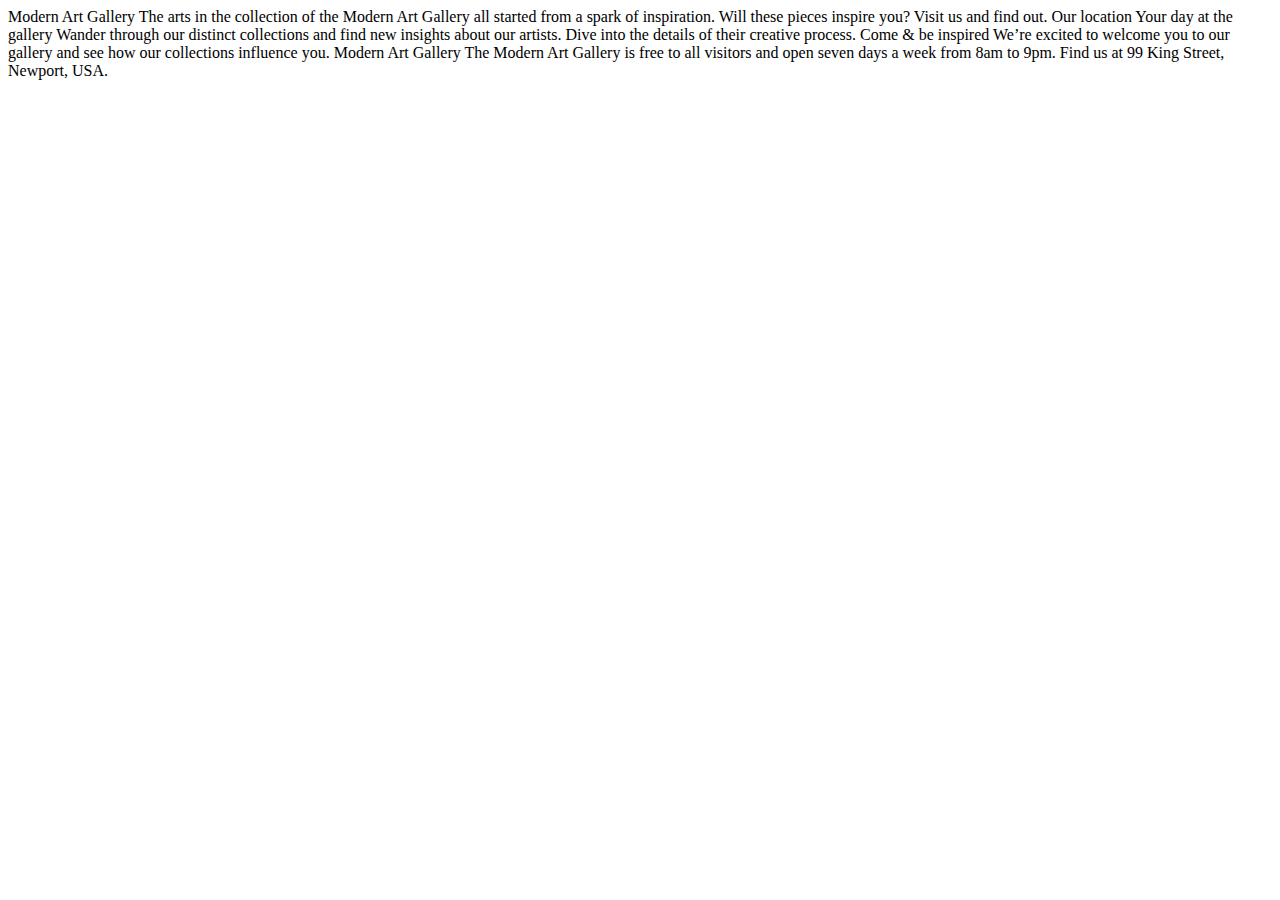
==== art-gallery-website/starter-code/index.html @ 34eb9c68 "Add files via upload" ====
<!DOCTYPE html>
<html lang="en">
<head>
  <meta charset="UTF-8">
  <meta name="viewport" content="width=device-width, initial-scale=1.0">

  <link rel="icon" type="image/png" sizes="32x32" href="./assets/favicon-32x32.png">
  
  <title>Frontend Mentor | Art gallery website</title>
</head>
<body>

  Modern Art Gallery

  The arts in the collection of the Modern Art Gallery all started 
  from a spark of inspiration. Will these pieces inspire you? Visit 
  us and find out.

  Our location

  Your day at the gallery

  Wander through our distinct collections and find new insights about 
  our artists. Dive into the details of their creative process.

  Come &amp; be inspired

  We’re excited to welcome you to our gallery and see how our collections 
  influence you.

  Modern Art Gallery

  The Modern Art Gallery is free to all visitors and open seven days a week 
  from 8am to 9pm. Find us at 99 King Street, Newport, USA.
</body>
</html>
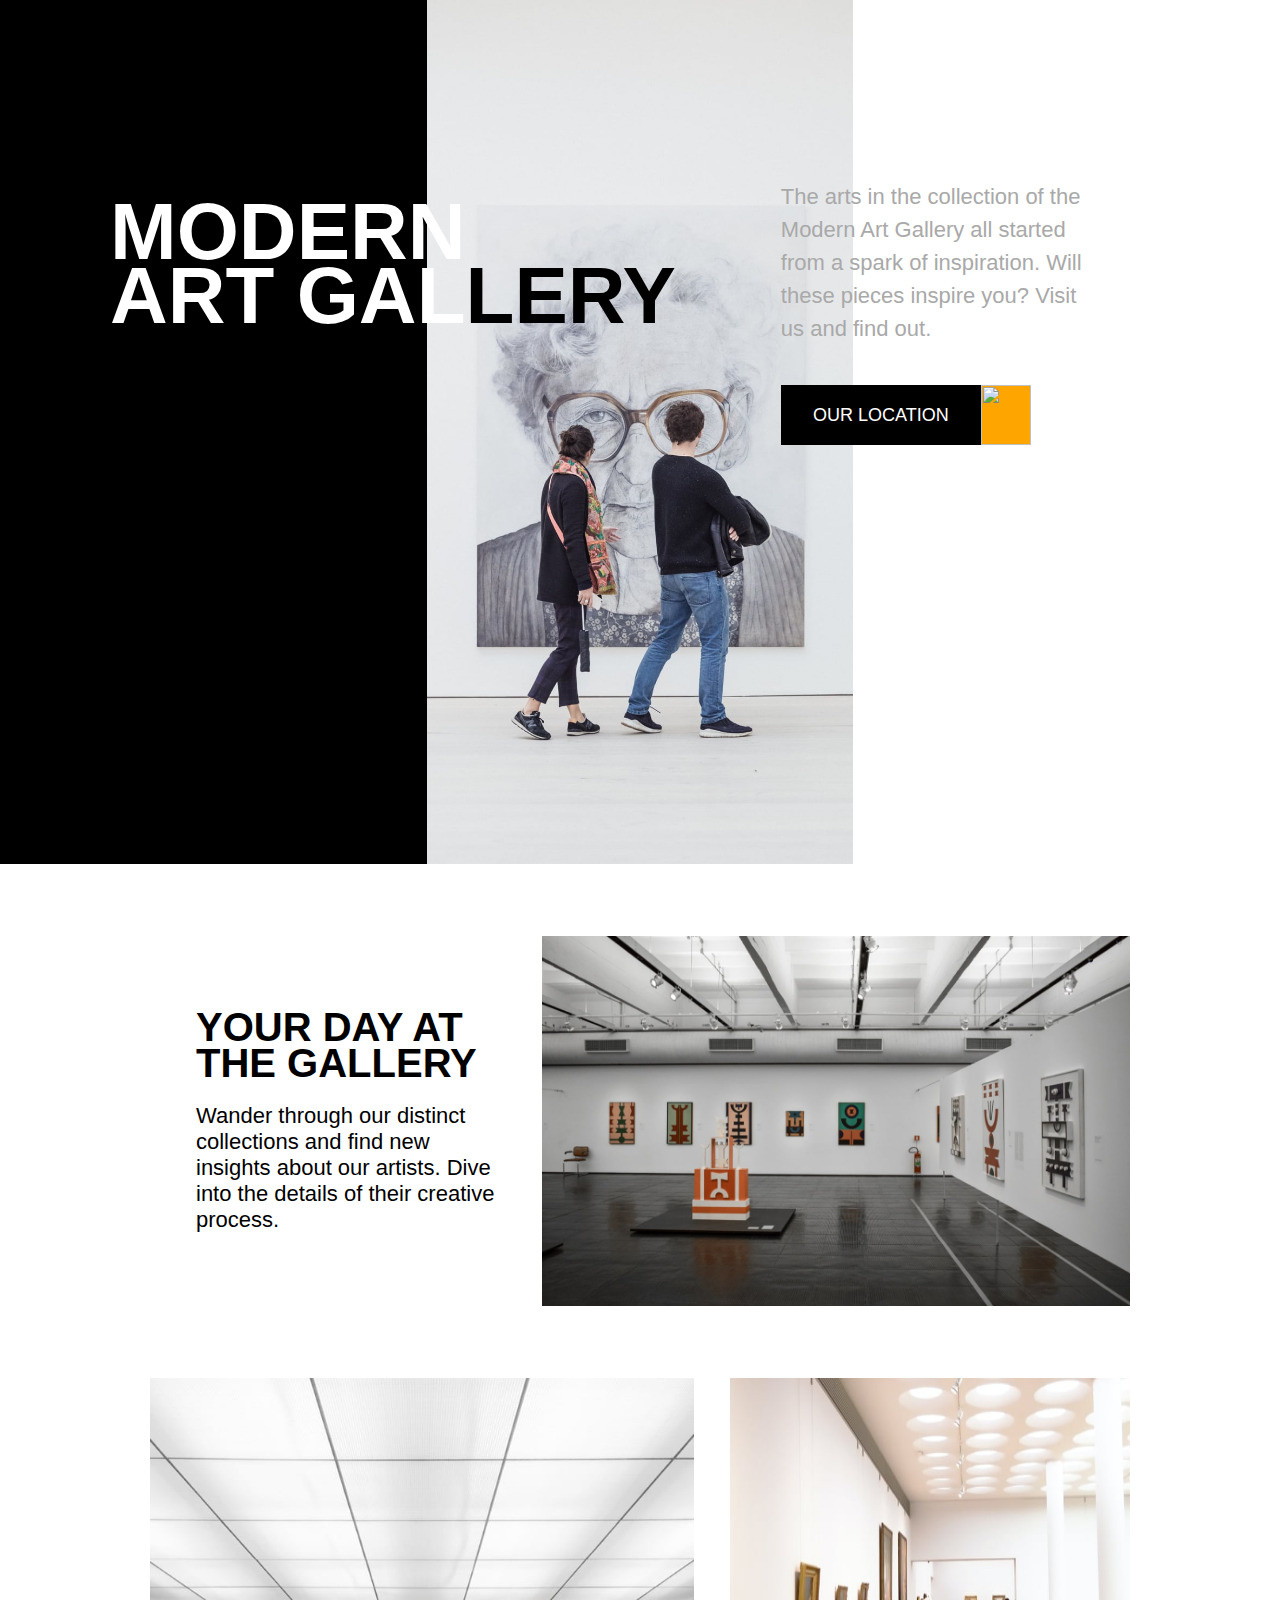
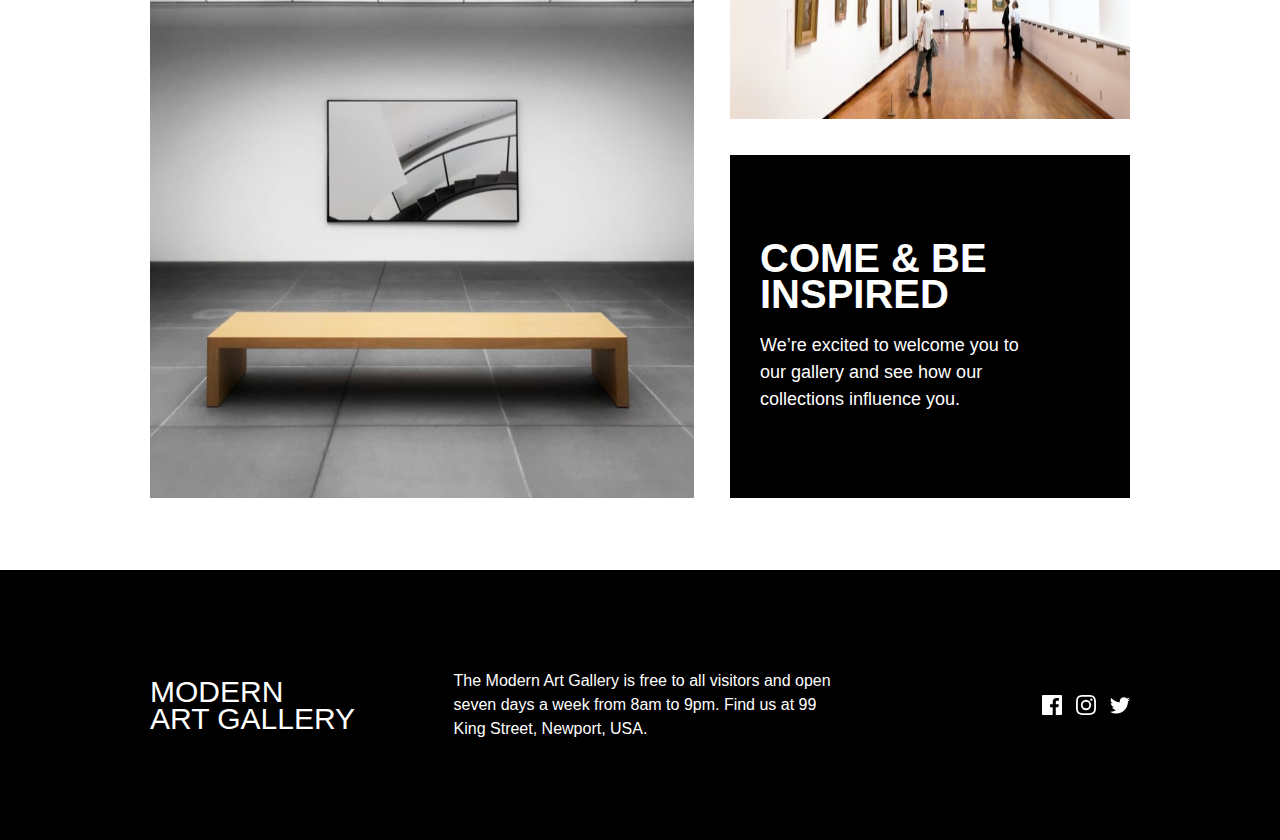
==== commit 98dcfb8f: "almost done, h1 need fix" ====
--- a/art-gallery-website/starter-code/index.html
+++ b/art-gallery-website/starter-code/index.html
@@ -1,36 +1,91 @@
 <!DOCTYPE html>
 <html lang="en">
+
 <head>
   <meta charset="UTF-8">
   <meta name="viewport" content="width=device-width, initial-scale=1.0">
 
-  <link rel="icon" type="image/png" sizes="32x32" href="./assets/favicon-32x32.png">
-  
-  <title>Frontend Mentor | Art gallery website</title>
+  <link media="only screen and (min-width: 1200px)" rel="stylesheet" type="text/css" href="./style.css">
+  <link media="(max-width: 699px)" rel="stylesheet" type="text/css" href="./mobile.css" />
+  <link media="(min-width:700px) and (max-width:1200px)" rel="stylesheet" type="text/css" href="./tablet.css">
+  <title>Art gallery website</title>
 </head>
+
 <body>
 
-  Modern Art Gallery
 
-  The arts in the collection of the Modern Art Gallery all started 
-  from a spark of inspiration. Will these pieces inspire you? Visit 
-  us and find out.
 
-  Our location
+  <section class="h1Section">
+    <h1>MODERN <br> ART GALLERY</h1>
+    <div class="blackDiv"></div>
+    <img class="h1Image" src="./assets/desktop/image-hero@2x.jpg" alt="">
+    <div class="whiteDiv"></div>
+    <div class="h1ParagraphButton">
+      <p> The arts in the collection of the Modern Art Gallery all started
+        from a spark of inspiration. Will these pieces inspire you? Visit
+        us and find out.</p>
+      <div class="buttonDiv">
+        <button>OUR LOCATION </button>
+        <img src="https://cdn.iconscout.com/icon/premium/png-256-thumb/arrow-right-663891.png?f=webp" alt="">
+        <svg width="10" height="24" xmlns="http://www.w3.org/2000/svg">
+          <path stroke="#FFF" fill="#FFF" d="m1 0 8 12-8 12" />
+        </svg>
 
-  Your day at the gallery
+      </div>
+    </div>
+  </section>
 
-  Wander through our distinct collections and find new insights about 
-  our artists. Dive into the details of their creative process.
+  <section class="secondSection">
 
-  Come &amp; be inspired
+    <div class="firstDivInSecondSection">
+      <div class="firstDivInSecondSection_text">
+        <h2>YOUR DAY AT <br> THE GALLERY</h2>
+        <p> Wander through our distinct collections and find new insights about
+          our artists. Dive into the details of their creative process.</p>
+      </div>
+      <img src="./assets/desktop/image-grid-1@2x.jpg" alt="">
+    </div>
 
-  We’re excited to welcome you to our gallery and see how our collections 
-  influence you.
+    <div class="secondDivinSecondSection">
+      <img class="grid2Image" src="./assets/mobile/image-grid-2@2x.jpg" alt="">
+      <div class="rigthDiv">
+        <img class="grid3Image" src="./assets/mobile/image-grid-3@2x.jpg" alt="">
+        <div class="rigthDiv_text">
+          <h3>COME &amp; BE <br> INSPIRED</h3>
+          <p> We’re excited to welcome you to <br> our gallery and see how our <br> collections
+            influence you.</p>
+        </div>
+      </div>
+    </div>
 
-  Modern Art Gallery
+  </section>
 
-  The Modern Art Gallery is free to all visitors and open seven days a week 
-  from 8am to 9pm. Find us at 99 King Street, Newport, USA.
+
+
+  <footer>
+    <p class="footerLargeText">MODERN <br> ART GALLERY</p>
+    <p class="footerText"> The Modern Art Gallery is free to all visitors and open <br> seven days a week
+      from 8am to 9pm. Find us at 99 <br> King Street, Newport, USA.</p>
+    <div class="socialIcons">
+      <svg width="20" height="20" xmlns="http://www.w3.org/2000/svg">
+        <path
+          d="M18.896 0H1.104C.494 0 0 .494 0 1.104v17.793C0 19.506.494 20 1.104 20h9.58v-7.745H8.076V9.237h2.606V7.01c0-2.583 1.578-3.99 3.883-3.99 1.104 0 2.052.082 2.329.119v2.7h-1.598c-1.254 0-1.496.597-1.496 1.47v1.928h2.989l-.39 3.018h-2.6V20h5.098c.608 0 1.102-.494 1.102-1.104V1.104C20 .494 19.506 0 18.896 0Z"
+          fill="#FFF" />
+      </svg>
+      <svg width="20" height="20" xmlns="http://www.w3.org/2000/svg">
+        <path
+          d="M10 1.802c2.67 0 2.987.01 4.042.059 2.71.123 3.975 1.409 4.099 4.099.048 1.054.057 1.37.057 4.04 0 2.672-.01 2.988-.057 4.042-.124 2.687-1.387 3.975-4.1 4.099-1.054.048-1.37.058-4.041.058-2.67 0-2.987-.01-4.04-.058-2.718-.124-3.977-1.416-4.1-4.1-.048-1.054-.058-1.37-.058-4.041 0-2.67.01-2.986.058-4.04.124-2.69 1.387-3.977 4.1-4.1 1.054-.048 1.37-.058 4.04-.058ZM10 0C7.284 0 6.944.012 5.877.06 2.246.227.227 2.242.061 5.877.01 6.944 0 7.284 0 10s.012 3.057.06 4.123c.167 3.632 2.182 5.65 5.817 5.817 1.067.048 1.407.06 4.123.06s3.057-.012 4.123-.06c3.629-.167 5.652-2.182 5.816-5.817.05-1.066.061-1.407.061-4.123s-.012-3.056-.06-4.122C19.777 2.249 17.76.228 14.124.06 13.057.01 12.716 0 10 0Zm0 4.865a5.135 5.135 0 1 0 0 10.27 5.135 5.135 0 0 0 0-10.27Zm0 8.468a3.333 3.333 0 1 1 0-6.666 3.333 3.333 0 0 1 0 6.666Zm5.338-9.87a1.2 1.2 0 1 0 0 2.4 1.2 1.2 0 0 0 0-2.4Z"
+          fill="#FFF" />
+      </svg>
+      <svg width="20" height="17" xmlns="http://www.w3.org/2000/svg">
+        <path
+          d="M20 2.172a8.192 8.192 0 0 1-2.357.646 4.11 4.11 0 0 0 1.805-2.27 8.22 8.22 0 0 1-2.606.996A4.096 4.096 0 0 0 13.847.248c-2.65 0-4.596 2.472-3.998 5.037A11.648 11.648 0 0 1 1.392 1a4.109 4.109 0 0 0 1.27 5.478 4.086 4.086 0 0 1-1.858-.513c-.045 1.9 1.318 3.679 3.291 4.075a4.113 4.113 0 0 1-1.853.07 4.106 4.106 0 0 0 3.833 2.849A8.25 8.25 0 0 1 0 14.658a11.616 11.616 0 0 0 6.29 1.843c7.618 0 11.923-6.434 11.663-12.205A8.354 8.354 0 0 0 20 2.172Z"
+          fill="#FFF" />
+      </svg>
+    </div>
+
+  </footer>
+
 </body>
+
 </html>--- a/art-gallery-website/starter-code/style.css
+++ b/art-gallery-website/starter-code/style.css
@@ -0,0 +1,257 @@
+* {
+    margin: 0;
+    padding: 0;
+    box-sizing: border-box;
+}
+
+
+@media only screen and (min-width: 1200px) {
+    body {
+        min-height: 100vh;
+        width: 100%;
+        display: flex;
+        align-items: center;
+        justify-content: center;
+        flex-direction: column;
+        font-family: Helvetica, sans-serif;
+
+    }
+
+    .h1Section {
+        display: flex;
+        align-items: center;
+        justify-content: center;
+        width: 100%;
+        height: 96vh;
+        margin-bottom: 4vh;
+        position: relative;
+    }
+
+    h1 {
+        font-size: 5rem;
+        position: absolute;
+        left: 110px;
+        top: 200px;
+        color: white;
+        line-height: 4rem;
+        background-image: linear-gradient(90deg,
+                white 0, white 4.5em,
+                black 4.5em, black 5em);
+        color: transparent;
+        -webkit-background-clip: text;
+        background-clip: text;
+        z-index: 100;
+
+    }
+
+    /* h1>span {
+        color: black;
+    } */
+
+
+    .blackDiv {
+        position: absolute;
+        top: 0;
+        left: 0;
+        background-color: black;
+        width: 33.33%;
+        height: 96vh;
+    }
+
+    .h1Image {
+        position: absolute;
+        top: 0;
+        left: 33.33%;
+        width: 33.33%;
+        height: 96vh;
+        object-fit: cover
+    }
+
+    .whiteDiv {
+        background-color: white;
+        width: 33.33%;
+        height: 96vh;
+
+    }
+
+    .h1ParagraphButton {
+        display: flex;
+        align-items: flex-start;
+        justify-content: flex-start;
+        flex-direction: column;
+
+        position: absolute;
+        width: 20rem;
+        height: 40rem;
+        top: 20vh;
+        right: 14%;
+    }
+
+    .h1ParagraphButton>p {
+        font-size: 22px;
+        line-height: 150%;
+        color: darkgrey;
+    }
+
+    .buttonDiv {
+        display: flex;
+        align-items: center;
+        justify-content: center;
+        height: 60px;
+        margin-top: 40px;
+
+
+    }
+
+    .buttonDiv>button {
+        background-color: black;
+        color: white;
+        font-size: 18px;
+        border: none;
+        height: 60px;
+        width: 200px;
+    }
+
+
+    .buttonDiv:hover,
+    .buttonDiv>button:hover {
+        cursor: pointer;
+    }
+
+    .buttonDiv>img {
+        height: 60px;
+        width: 50px;
+        background-color: orange;
+        color: white;
+
+    }
+
+    .secondSection {
+        display: flex;
+        align-items: center;
+        justify-content: center;
+        flex-direction: column;
+        padding: 0 150px;
+        margin-top: 4vh;
+    }
+
+    .firstDivInSecondSection {
+        display: flex;
+        align-items: center;
+        justify-content: space-between;
+        flex-direction: row;
+    }
+
+    .firstDivInSecondSection>img {
+        width: 60%;
+    }
+
+    .firstDivInSecondSection_text {
+        padding: 46px;
+    }
+
+    .firstDivInSecondSection_text>h2 {
+        font-size: 2.5rem;
+        text-align: start;
+        margin-bottom: 22px;
+        line-height: 90%;
+
+    }
+
+    .firstDivInSecondSection_text>p {
+        font-size: 22px;
+        margin-top: 22px;
+
+
+    }
+
+    .secondDivinSecondSection {
+        height: 80vh;
+        width: 100%;
+        margin-top: 8vh;
+        display: flex;
+        align-items: center;
+        justify-content: space-between;
+        gap: 4vh;
+    }
+
+    .grid2Image {
+        height: 80vh;
+        width: 60%;
+    }
+
+    .rigthDiv {
+        height: 80vh;
+        display: flex;
+        align-items: center;
+        justify-content: center;
+        flex-direction: column;
+        gap: 4vh;
+    }
+
+    .grid3Image {
+        height: 40vh;
+        width: 400px;
+    }
+
+    .rigthDiv_text {
+        height: 40vh;
+        width: 400px;
+        display: flex;
+        align-items: flex-start;
+        justify-content: center;
+        flex-direction: column;
+        padding: 30px;
+        background-color: black;
+
+    }
+
+    .rigthDiv_text>h3 {
+        font-size: 2.5rem;
+        color: white;
+        line-height: 90%;
+
+    }
+
+    .rigthDiv_text>p {
+        font-size: 18px;
+        color: white;
+        margin-top: 20px;
+        line-height: 150%;
+    }
+
+    footer {
+        height: 30vh;
+        width: 100%;
+        background-color: black;
+        margin-top: 8vh;
+        padding: 0 150px;
+        color: white;
+        display: grid;
+        grid-template-columns: auto auto auto auto;
+        display: flex;
+        align-items: center;
+        justify-content: space-between;
+
+    }
+
+    footer>.footerLargeText {
+        font-size: 30px;
+        line-height: 90%;
+    }
+
+    .footerText {
+        width: 50%;
+        line-height: 150%;
+
+    }
+
+    .socialIcons {
+        display: flex;
+        align-items: center;
+        justify-content: center;
+        gap: 14px;
+    }
+
+
+}--- a/art-gallery-website/starter-code/mobile.css
+++ b/art-gallery-website/starter-code/mobile.css
@@ -0,0 +1,221 @@
+@media(max-width: 699px) {
+    * {
+        padding: 0;
+        margin: 0;
+        box-sizing: border-box;
+    }
+
+    body,
+    html {
+        min-height: 100vh;
+        max-width: 100%;
+        box-sizing: border-box;
+        display: flex;
+        align-items: center;
+        justify-content: center;
+        flex-direction: column;
+
+
+    }
+
+    .h1Section {
+        max-width: 100%;
+        display: flex;
+        align-items: center;
+        justify-content: center;
+        flex-direction: column;
+        gap: 4vh;
+    }
+
+    .h1Section>.blackDiv,
+    .whiteDiv {
+        display: none;
+    }
+
+
+
+    .h1Section>img {
+        order: 1;
+        height: 50vh;
+        width: 100%;
+        object-fit: cover;
+        /* display: none; */
+
+    }
+
+    .h1Section>h1 {
+        order: 2;
+        font-size: 300%;
+        line-height: 90%;
+    }
+
+    .h1ParagraphButton {
+        order: 3;
+        padding: 0 20px;
+        display: flex;
+        align-items: flex-start;
+        justify-content: center;
+        flex-direction: column;
+        gap: 4vh;
+
+
+    }
+
+    .h1ParagraphButton>p {
+        line-height: 140%;
+    }
+
+    .h1ParagraphButton>button {
+        width: 50%;
+    }
+
+    .buttonDiv {
+        display: flex;
+        align-items: center;
+        justify-content: center;
+        width: 60vw;
+        height: 6 vh;
+    }
+
+    .buttonDiv>button {
+        width: 50vw;
+        height: 6vh;
+        background-color: black;
+        color: white;
+        border: none;
+    }
+
+    .buttonDiv>img {
+        width: 10vw;
+        height: 6vh;
+        background-color: orange;
+    }
+
+    .secondSection {
+        min-height: 100vh;
+        width: 100%;
+        display: flex;
+        align-items: center;
+        justify-content: center;
+        flex-direction: column;
+        padding: 0 20px;
+    }
+
+    .firstDivInSecondSection {
+        display: flex;
+        align-items: center;
+        justify-content: center;
+        flex-direction: column;
+        margin-top: 4vh;
+        gap: 4vh;
+
+    }
+
+    .firstDivInSecondSection>img {
+        order: 0;
+        width: 100%;
+    }
+
+    .firstDivInSecondSection_text {
+        order: 2;
+        display: flex;
+        align-items: center;
+        justify-content: center;
+        flex-direction: column;
+        gap: 4vh;
+    }
+
+    .firstDivInSecondSection_text>p {
+        line-height: 140%;
+
+    }
+
+    .firstDivInSecondSection_text>h2 {
+        font-size: 300%;
+        line-height: 90%;
+    }
+
+    .secondDivinSecondSection {
+        min-height: 100vh;
+        /* width: 100%; */
+        display: flex;
+        align-items: center;
+        justify-content: center;
+        flex-direction: column;
+        gap: 4vh;
+        margin-top: 4vh;
+
+
+    }
+
+    .grid2Image,
+    .grid3Image {
+        width: 100%;
+    }
+
+    .grid2Image {
+        order: 1;
+    }
+
+    .grid3Image {
+        height: 50vh;
+        object-fit: cover;
+    }
+
+    .rigthDiv {
+        order: 2;
+        /* width: (100% - 40px); */
+        width: 100%;
+        display: flex;
+        align-items: center;
+        justify-content: center;
+        flex-direction: column;
+        gap: 4vh;
+    }
+
+
+    .rigthDiv_text {
+        background-color: black;
+        color: white;
+        width: 100%;
+        height: 50vh;
+        padding-left: 20px;
+        display: flex;
+        align-items: flex-start;
+        justify-content: center;
+        flex-direction: column;
+        gap: 4vh;
+
+
+    }
+
+    .rigthDiv_text>h3 {
+        font-size: 300%;
+        line-height: 90%;
+    }
+
+    .rigthDiv_text>p {
+        line-height: 140%;
+        overflow: scroll;
+        text-overflow: ellipsis;
+
+    }
+
+    footer {
+        height: 40vh;
+        width: 100%;
+        margin-top: 4vh;
+
+        padding-left: 40px;
+        display: flex;
+        align-items: flex-start;
+        justify-content: center;
+        flex-direction: column;
+        gap: 4vh;
+        background-color: black;
+
+        color: white;
+    }
+
+
+}--- a/art-gallery-website/starter-code/tablet.css
+++ b/art-gallery-website/starter-code/tablet.css
@@ -0,0 +1,243 @@
+@media(min-width:700px) and (max-width:1200px) {
+    * {
+        padding: 0;
+        margin: 0;
+        box-sizing: border-box;
+
+    }
+
+    html {
+        min-height: 100vh;
+        width: 100%;
+        display: flex;
+        align-items: center;
+        justify-content: center;
+        flex-direction: column;
+
+    }
+
+    body {
+        min-height: 100vh;
+        width: 100%;
+        display: flex;
+        align-items: center;
+        justify-content: center;
+        flex-direction: column;
+        font-family: Helvetica, sans-serif;
+
+    }
+
+    .h1Section {
+        display: flex;
+        align-items: center;
+        justify-content: space-between;
+        width: 100%;
+        height: 96vh;
+        margin-bottom: 4vh;
+    }
+
+    h1 {
+        font-size: 3rem;
+        position: absolute;
+        left: 50%;
+        top: 10vh;
+        color: black;
+        line-height: 80%;
+    }
+
+
+
+
+    .blackDiv,
+    .whiteDiv {
+        display: none;
+
+    }
+
+    .h1Image {
+        width: 60%;
+        height: 96vh;
+        object-fit: cover;
+    }
+
+
+
+    .h1ParagraphButton {
+        display: flex;
+        align-items: flex-start;
+        justify-content: flex-start;
+        flex-direction: column;
+        position: absolute;
+        width: 20rem;
+        margin-top: 10vh;
+        height: 50vh;
+        top: 30vh;
+        left: 50%;
+    }
+
+    .h1ParagraphButton>p {
+        font-size: 22px;
+        line-height: 150%;
+        color: darkgrey;
+    }
+
+    .buttonDiv {
+        display: flex;
+        align-items: center;
+        justify-content: center;
+        height: 60px;
+        margin-top: 40px;
+
+
+    }
+
+    .buttonDiv>button {
+        background-color: black;
+        color: white;
+        font-size: 18px;
+        border: none;
+        height: 60px;
+        width: 200px;
+    }
+
+
+    .buttonDiv:hover,
+    .buttonDiv>button:hover {
+        cursor: pointer;
+    }
+
+    .buttonDiv>img {
+        height: 60px;
+        width: 50px;
+        background-color: orange;
+        color: white;
+
+    }
+
+    .secondSection {
+        display: flex;
+        align-items: center;
+        justify-content: center;
+        flex-direction: column;
+        padding: 0 5%;
+        margin-top: 4vh;
+    }
+
+    .firstDivInSecondSection {
+        /* width: 90%; */
+        display: flex;
+        align-items: center;
+        justify-content: space-between;
+        flex-direction: row;
+    }
+
+    .firstDivInSecondSection>img {
+        width: 60%;
+    }
+
+
+
+    .firstDivInSecondSection_text>h2 {
+        font-size: 2.5rem;
+        text-align: start;
+        margin-bottom: 22px;
+        line-height: 90%;
+
+    }
+
+    .firstDivInSecondSection_text>p {
+        font-size: 22px;
+        margin-top: 22px;
+
+
+    }
+
+    .secondDivinSecondSection {
+        height: 80vh;
+        /* width: 90%; */
+        margin-top: 8vh;
+        display: flex;
+        align-items: center;
+        justify-content: space-between;
+        gap: 4vh;
+    }
+
+    .grid2Image {
+        height: 84vh;
+        width: 60%;
+    }
+
+    .rigthDiv {
+        height: 80vh;
+        width: 40%;
+        display: flex;
+        align-items: center;
+        justify-content: center;
+        flex-direction: column;
+        gap: 4vh;
+    }
+
+    .grid3Image {
+        height: 40vh;
+        width: 90%;
+        object-fit: cover;
+    }
+
+    .rigthDiv_text {
+        height: 40vh;
+        width: 90%;
+        display: flex;
+        align-items: flex-start;
+        justify-content: center;
+        flex-direction: column;
+        padding: 30px;
+        background-color: black;
+
+    }
+
+    .rigthDiv_text>h3 {
+        font-size: 2.2rem;
+        color: white;
+        line-height: 90%;
+
+    }
+
+    .rigthDiv_text>p {
+        font-size: 16px;
+        color: white;
+        margin-top: 12px;
+    }
+
+    footer {
+        height: 30vh;
+        width: 100%;
+        background-color: black;
+        margin-top: 8vh;
+        padding: 0 50px;
+        color: white;
+        display: flex;
+        align-items: center;
+        justify-content: space-between;
+        column-gap: 5vw;
+
+    }
+
+    footer>.footerLargeText {
+        font-size: 30px;
+        line-height: 90%;
+        padding-left: 5%;
+    }
+
+    .footerText {
+        line-height: 150%;
+    }
+
+    .socialIcons {
+        display: flex;
+        align-items: center;
+        justify-content: center;
+        gap: 14px;
+        padding-right: 5%;
+
+    }
+}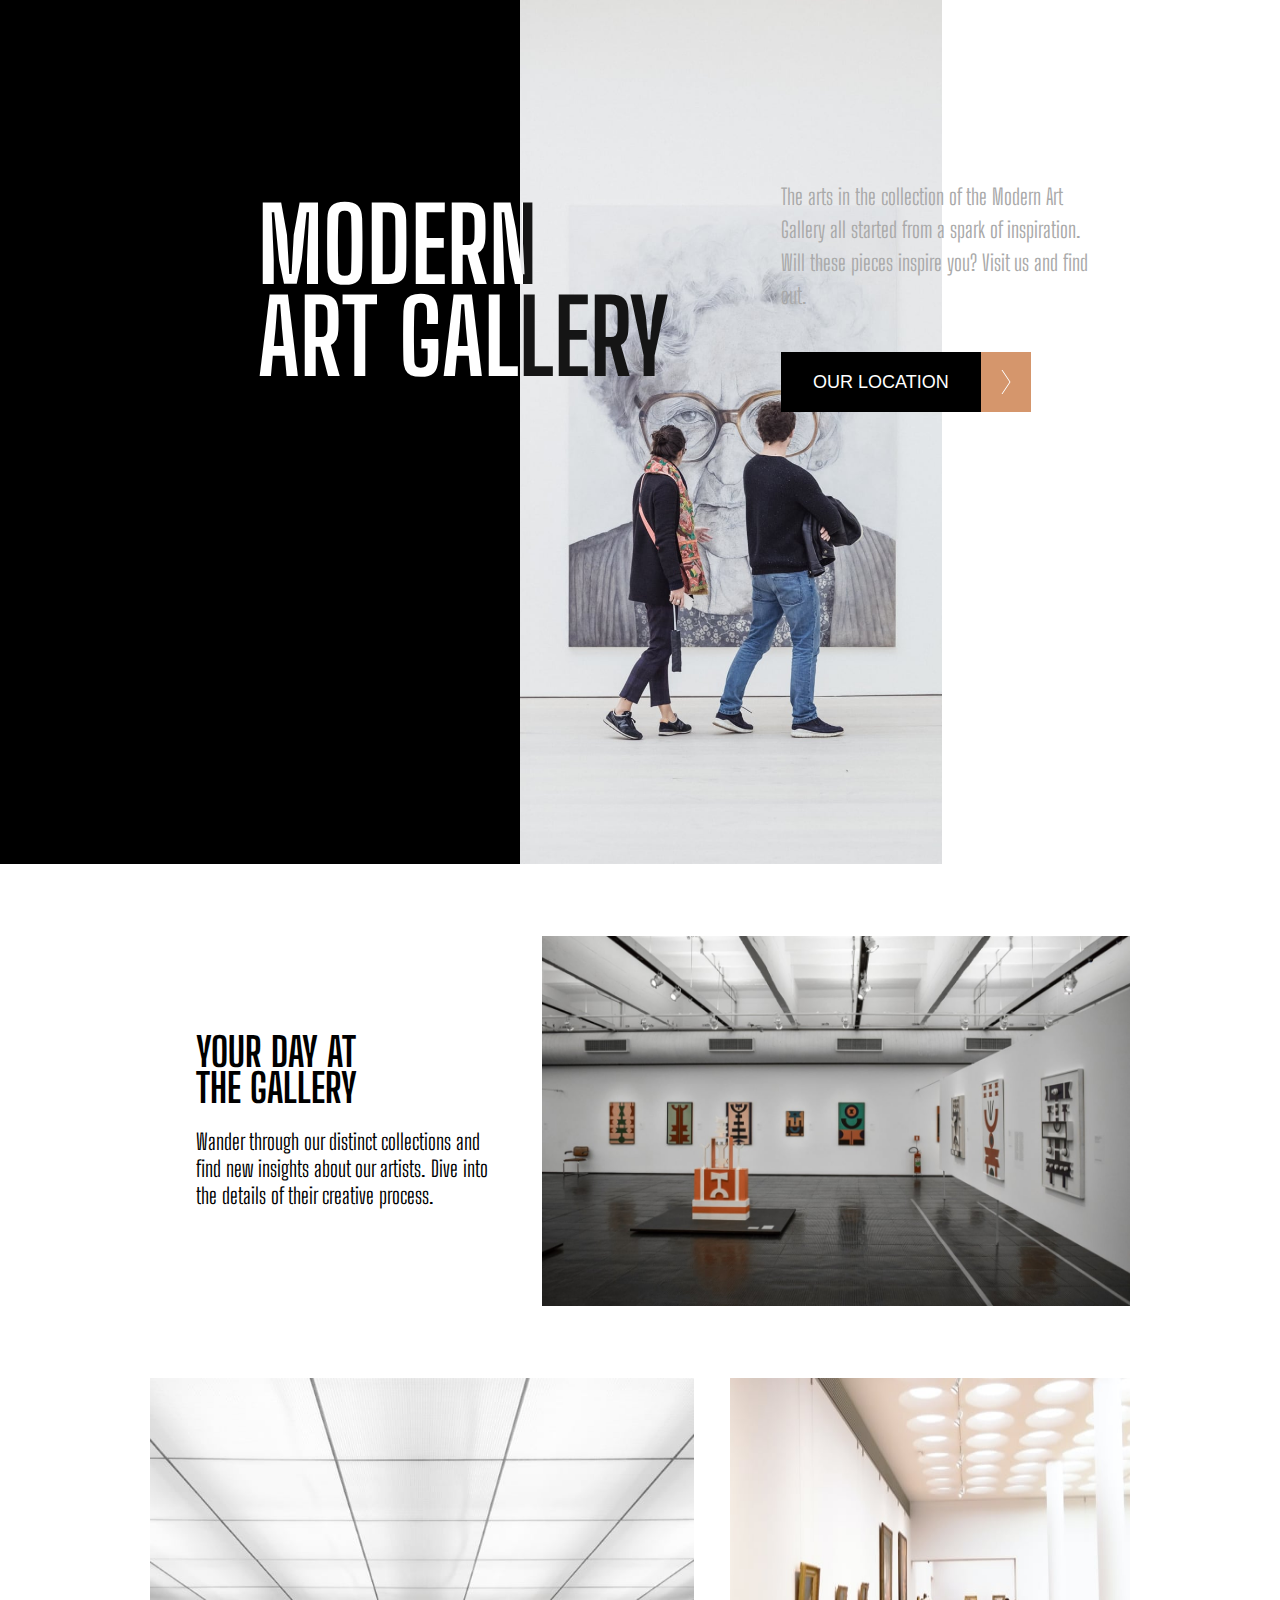
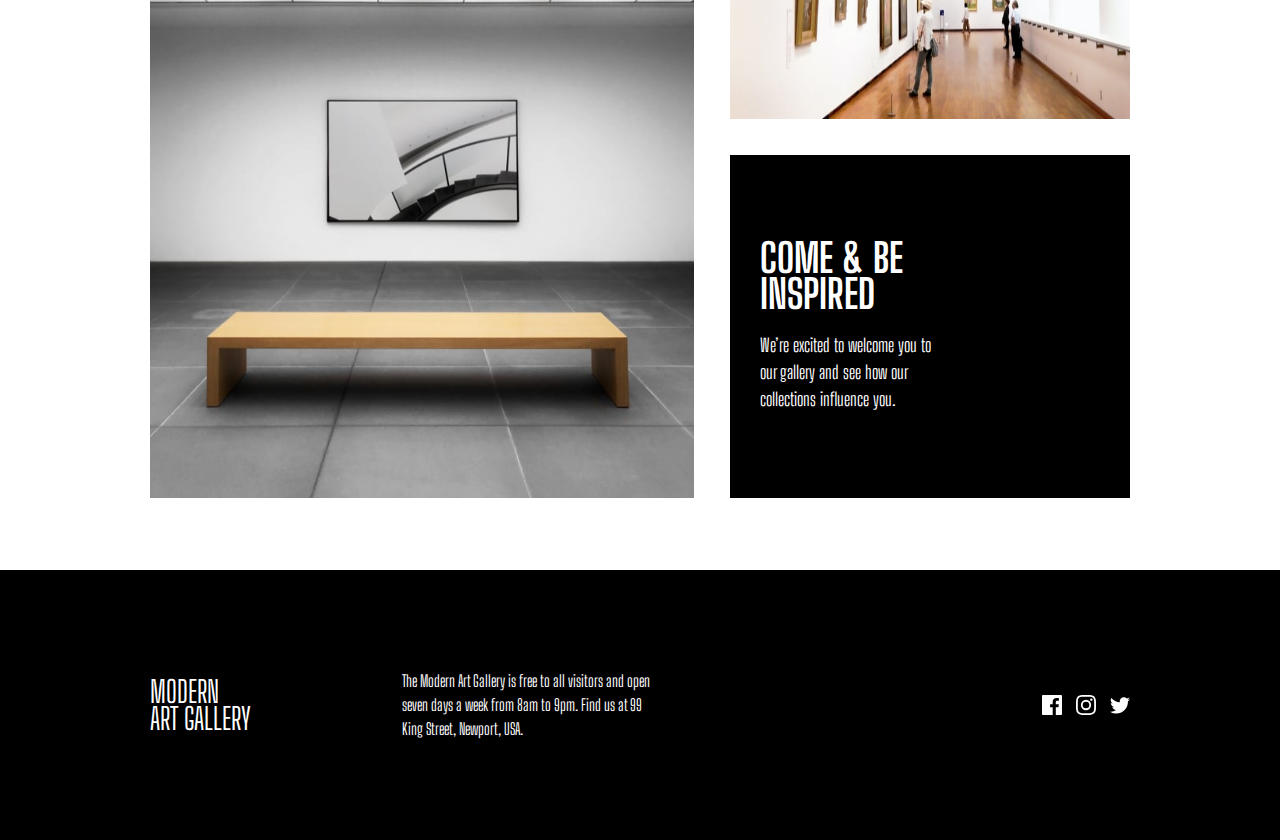
==== commit 7997afcc: "in prog" ====
--- a/art-gallery-website/starter-code/index.html
+++ b/art-gallery-website/starter-code/index.html
@@ -24,14 +24,14 @@
       <p> The arts in the collection of the Modern Art Gallery all started
         from a spark of inspiration. Will these pieces inspire you? Visit
         us and find out.</p>
-      <div class="buttonDiv">
+      <a class="buttonDiv" href="./location.html">
         <button>OUR LOCATION </button>
-        <img src="https://cdn.iconscout.com/icon/premium/png-256-thumb/arrow-right-663891.png?f=webp" alt="">
-        <svg width="10" height="24" xmlns="http://www.w3.org/2000/svg">
-          <path stroke="#FFF" fill="#FFF" d="m1 0 8 12-8 12" />
-        </svg>
+        <div class="arrowDiv">
+          <img src="./assets/icon-arrow-right.svg" alt="">
 
-      </div>
+        </div>
+
+      </a>
     </div>
   </section>
 
--- a/art-gallery-website/starter-code/style.css
+++ b/art-gallery-website/starter-code/style.css
@@ -1,7 +1,37 @@
+@import url('https://fonts.googleapis.com/css2?family=Big+Shoulders+Display:wght@400;500;700;900&family=Outfit:wght@100;300&display=swap');
+
+:root {
+    --black-color: #151515;
+    --brown-color: #d5966c;
+    --white-color: #fff;
+}
+
+
 * {
     margin: 0;
     padding: 0;
+    text-decoration: 0;
     box-sizing: border-box;
+    transition: all ease 0.2s;
+    list-style-type: none;
+}
+
+
+
+/* Remove all animations, transitions and smooth scroll for people that prefer not to see them */
+@media (prefers-reduced-motion: reduce) {
+    html:focus-within {
+        scroll-behavior: auto;
+    }
+
+    *,
+    *::before,
+    *::after {
+        animation-duration: 0.01ms !important;
+        animation-iteration-count: 1 !important;
+        transition-duration: 0.01ms !important;
+        scroll-behavior: auto !important;
+    }
 }
 
 
@@ -13,56 +43,56 @@
         align-items: center;
         justify-content: center;
         flex-direction: column;
-        font-family: Helvetica, sans-serif;
+        font-family: 'Big Shoulders Display', sans-serif;
+        /* font-family: Helvetica, sans-serif; */
 
     }
 
     .h1Section {
-        display: flex;
-        align-items: center;
-        justify-content: center;
+        /* display: flex;
+        align-items: center;
+        justify-content: center; */
         width: 100%;
         height: 96vh;
         margin-bottom: 4vh;
         position: relative;
+        top: 0;
+        left: 0;
+
+
     }
 
     h1 {
-        font-size: 5rem;
-        position: absolute;
-        left: 110px;
+        font-size: 6.36rem;
+        position: absolute;
+        left: 258px;
         top: 200px;
         color: white;
-        line-height: 4rem;
+        line-height: 90%;
         background-image: linear-gradient(90deg,
-                white 0, white 4.5em,
-                black 4.5em, black 5em);
+                var(--white-color) 0, var(--white-color) 2.6em,
+                var(--black-color) 2.6em, var(--black-color) 5.36em);
         color: transparent;
         -webkit-background-clip: text;
         background-clip: text;
         z-index: 100;
-
-    }
-
-    /* h1>span {
-        color: black;
-    } */
-
+    }
 
     .blackDiv {
         position: absolute;
         top: 0;
         left: 0;
         background-color: black;
-        width: 33.33%;
-        height: 96vh;
+        width: 520px;
+        height: 96vh;
+        display: block;
     }
 
     .h1Image {
         position: absolute;
         top: 0;
-        left: 33.33%;
-        width: 33.33%;
+        left: 520px;
+        width: 33%;
         height: 96vh;
         object-fit: cover
     }
@@ -71,6 +101,9 @@
         background-color: white;
         width: 33.33%;
         height: 96vh;
+        display: flex;
+        align-items: center;
+        justify-content: center;
 
     }
 
@@ -118,11 +151,14 @@
         cursor: pointer;
     }
 
-    .buttonDiv>img {
+    .arrowDiv {
         height: 60px;
         width: 50px;
-        background-color: orange;
-        color: white;
+        background-color: var(--brown-color);
+        color: white;
+        display: flex;
+        align-items: center;
+        justify-content: center;
 
     }
 
--- a/art-gallery-website/starter-code/mobile.css
+++ b/art-gallery-website/starter-code/mobile.css
@@ -196,8 +196,6 @@
 
     .rigthDiv_text>p {
         line-height: 140%;
-        overflow: scroll;
-        text-overflow: ellipsis;
 
     }
 
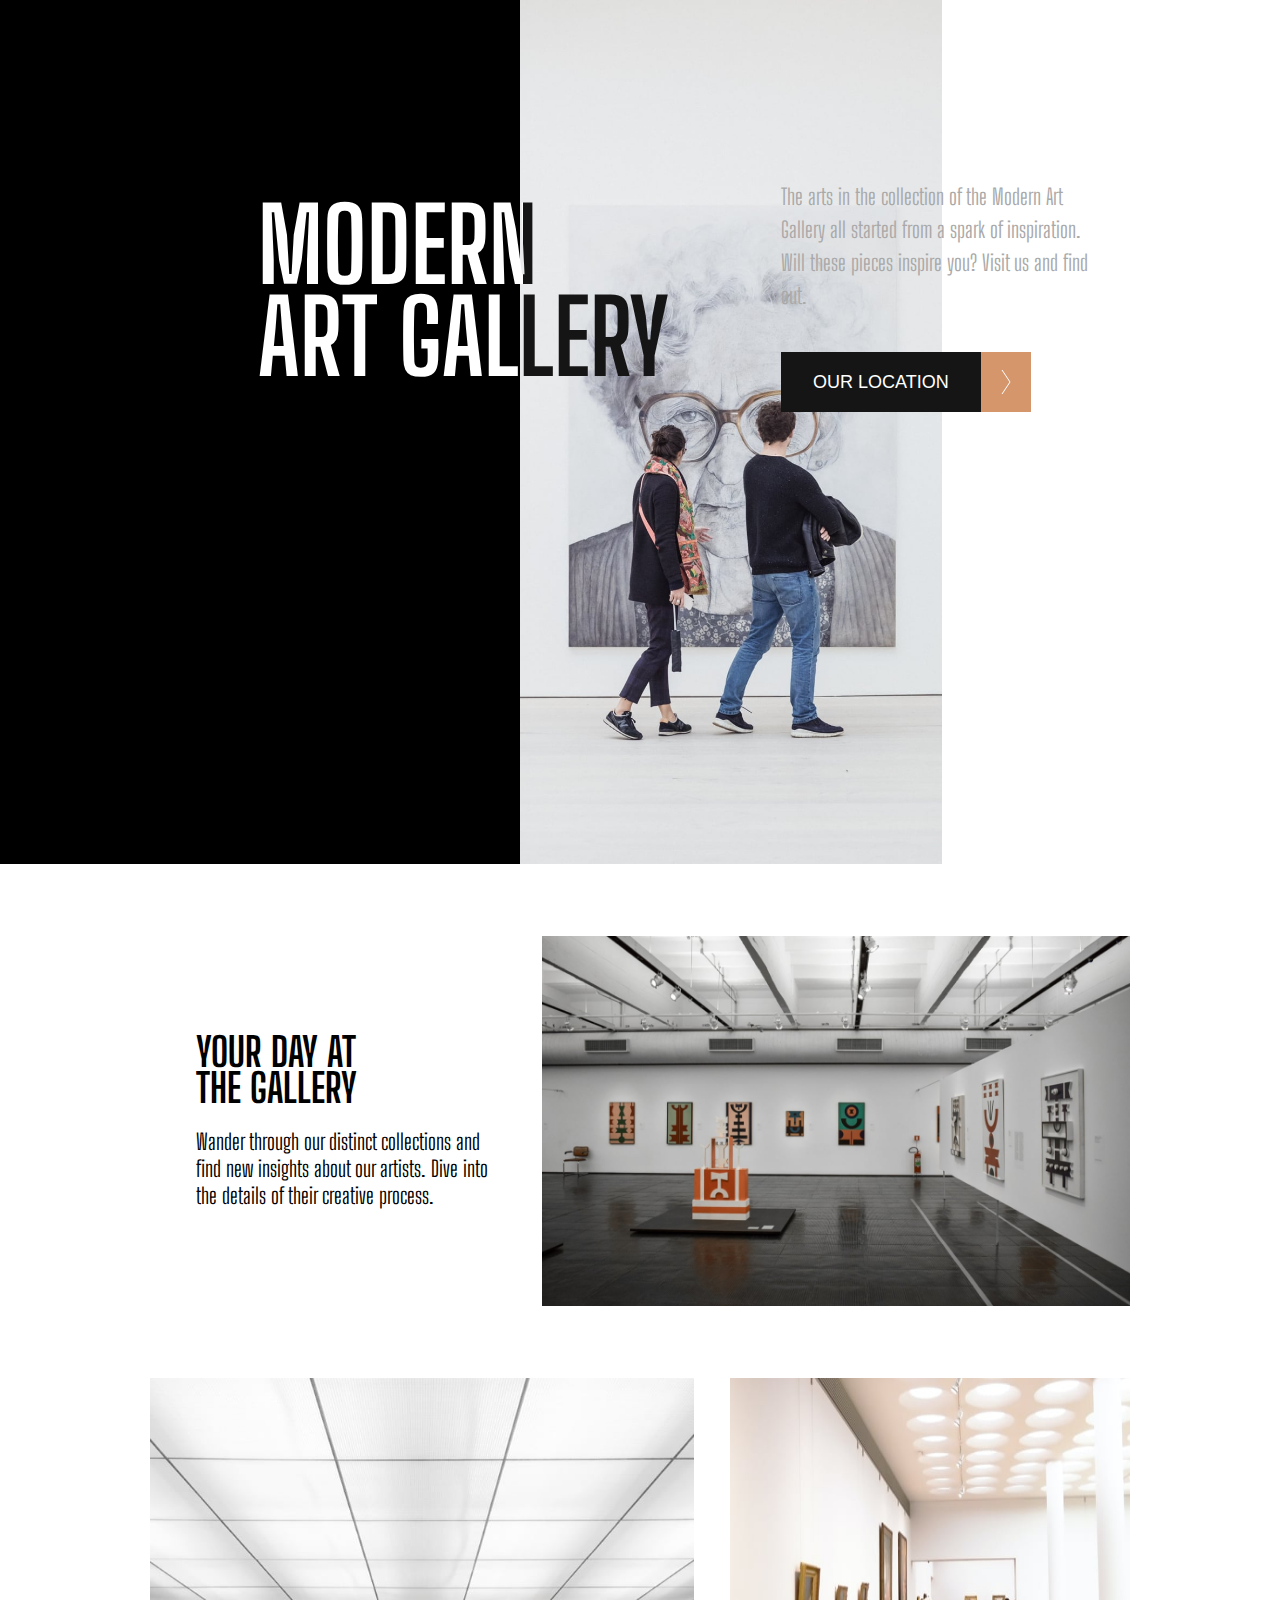
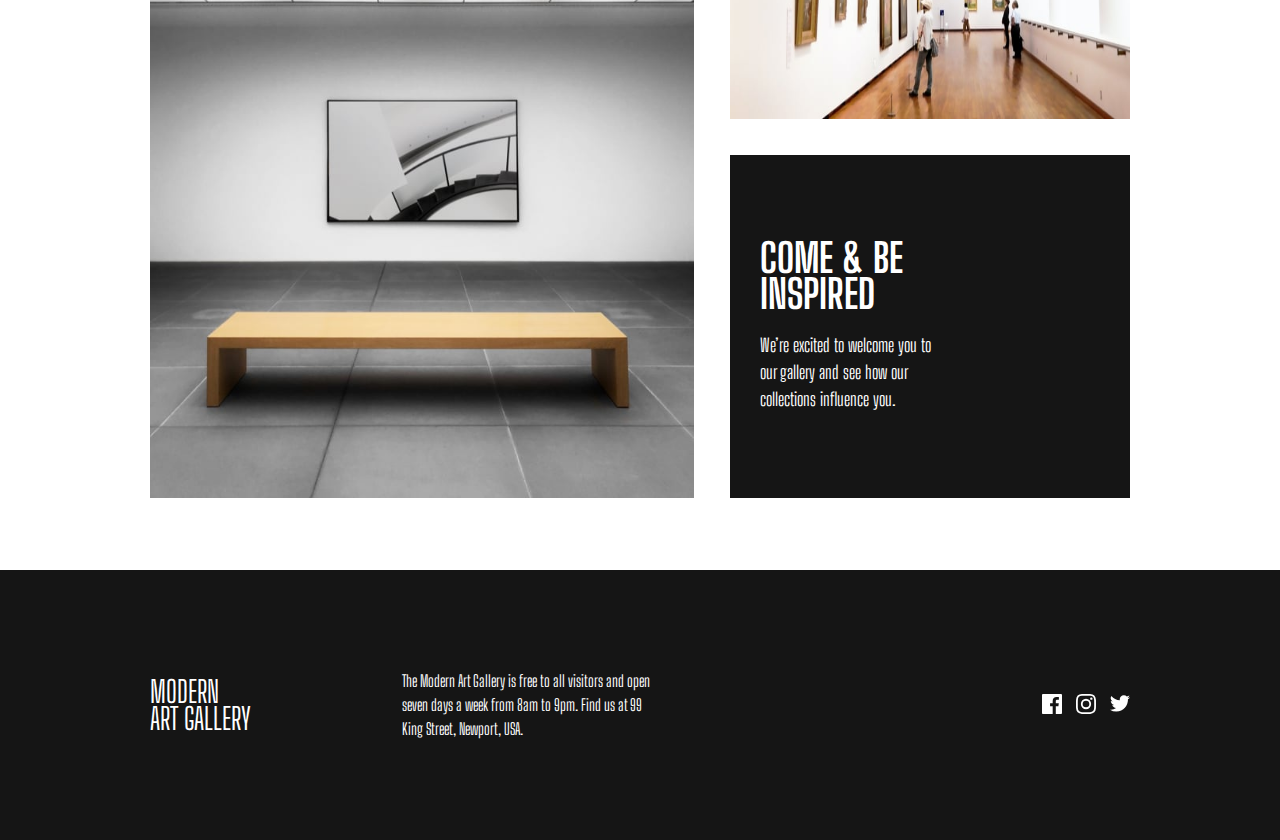
==== commit 87f73654: "done" ====
--- a/art-gallery-website/starter-code/index.html
+++ b/art-gallery-website/starter-code/index.html
@@ -5,9 +5,9 @@
   <meta charset="UTF-8">
   <meta name="viewport" content="width=device-width, initial-scale=1.0">
 
-  <link media="only screen and (min-width: 1200px)" rel="stylesheet" type="text/css" href="./style.css">
-  <link media="(max-width: 699px)" rel="stylesheet" type="text/css" href="./mobile.css" />
-  <link media="(min-width:700px) and (max-width:1200px)" rel="stylesheet" type="text/css" href="./tablet.css">
+  <link rel="stylesheet" type="text/css" href="./style.css">
+  <!-- <link media="(max-width: 699px)" rel="stylesheet" type="text/css" href="./mobile.css" /> -->
+  <!-- <link media="(min-width:700px) and (max-width:1200px)" rel="stylesheet" type="text/css" href="./tablet.css"> -->
   <title>Art gallery website</title>
 </head>
 
@@ -24,13 +24,11 @@
       <p> The arts in the collection of the Modern Art Gallery all started
         from a spark of inspiration. Will these pieces inspire you? Visit
         us and find out.</p>
-      <a class="buttonDiv" href="./location.html">
+      <a class="ahrefContainer" href="./location.html">
         <button>OUR LOCATION </button>
         <div class="arrowDiv">
           <img src="./assets/icon-arrow-right.svg" alt="">
-
         </div>
-
       </a>
     </div>
   </section>
@@ -67,21 +65,30 @@
     <p class="footerText"> The Modern Art Gallery is free to all visitors and open <br> seven days a week
       from 8am to 9pm. Find us at 99 <br> King Street, Newport, USA.</p>
     <div class="socialIcons">
-      <svg width="20" height="20" xmlns="http://www.w3.org/2000/svg">
-        <path
-          d="M18.896 0H1.104C.494 0 0 .494 0 1.104v17.793C0 19.506.494 20 1.104 20h9.58v-7.745H8.076V9.237h2.606V7.01c0-2.583 1.578-3.99 3.883-3.99 1.104 0 2.052.082 2.329.119v2.7h-1.598c-1.254 0-1.496.597-1.496 1.47v1.928h2.989l-.39 3.018h-2.6V20h5.098c.608 0 1.102-.494 1.102-1.104V1.104C20 .494 19.506 0 18.896 0Z"
-          fill="#FFF" />
-      </svg>
-      <svg width="20" height="20" xmlns="http://www.w3.org/2000/svg">
-        <path
-          d="M10 1.802c2.67 0 2.987.01 4.042.059 2.71.123 3.975 1.409 4.099 4.099.048 1.054.057 1.37.057 4.04 0 2.672-.01 2.988-.057 4.042-.124 2.687-1.387 3.975-4.1 4.099-1.054.048-1.37.058-4.041.058-2.67 0-2.987-.01-4.04-.058-2.718-.124-3.977-1.416-4.1-4.1-.048-1.054-.058-1.37-.058-4.041 0-2.67.01-2.986.058-4.04.124-2.69 1.387-3.977 4.1-4.1 1.054-.048 1.37-.058 4.04-.058ZM10 0C7.284 0 6.944.012 5.877.06 2.246.227.227 2.242.061 5.877.01 6.944 0 7.284 0 10s.012 3.057.06 4.123c.167 3.632 2.182 5.65 5.817 5.817 1.067.048 1.407.06 4.123.06s3.057-.012 4.123-.06c3.629-.167 5.652-2.182 5.816-5.817.05-1.066.061-1.407.061-4.123s-.012-3.056-.06-4.122C19.777 2.249 17.76.228 14.124.06 13.057.01 12.716 0 10 0Zm0 4.865a5.135 5.135 0 1 0 0 10.27 5.135 5.135 0 0 0 0-10.27Zm0 8.468a3.333 3.333 0 1 1 0-6.666 3.333 3.333 0 0 1 0 6.666Zm5.338-9.87a1.2 1.2 0 1 0 0 2.4 1.2 1.2 0 0 0 0-2.4Z"
-          fill="#FFF" />
-      </svg>
-      <svg width="20" height="17" xmlns="http://www.w3.org/2000/svg">
-        <path
-          d="M20 2.172a8.192 8.192 0 0 1-2.357.646 4.11 4.11 0 0 0 1.805-2.27 8.22 8.22 0 0 1-2.606.996A4.096 4.096 0 0 0 13.847.248c-2.65 0-4.596 2.472-3.998 5.037A11.648 11.648 0 0 1 1.392 1a4.109 4.109 0 0 0 1.27 5.478 4.086 4.086 0 0 1-1.858-.513c-.045 1.9 1.318 3.679 3.291 4.075a4.113 4.113 0 0 1-1.853.07 4.106 4.106 0 0 0 3.833 2.849A8.25 8.25 0 0 1 0 14.658a11.616 11.616 0 0 0 6.29 1.843c7.618 0 11.923-6.434 11.663-12.205A8.354 8.354 0 0 0 20 2.172Z"
-          fill="#FFF" />
-      </svg>
+      <a href="https://www.facebook.com/login/">
+        <svg width="20" height="20" xmlns="http://www.w3.org/2000/svg">
+          <path
+            d="M18.896 0H1.104C.494 0 0 .494 0 1.104v17.793C0 19.506.494 20 1.104 20h9.58v-7.745H8.076V9.237h2.606V7.01c0-2.583 1.578-3.99 3.883-3.99 1.104 0 2.052.082 2.329.119v2.7h-1.598c-1.254 0-1.496.597-1.496 1.47v1.928h2.989l-.39 3.018h-2.6V20h5.098c.608 0 1.102-.494 1.102-1.104V1.104C20 .494 19.506 0 18.896 0Z"
+            fill="#FFF" />
+        </svg>
+      </a>
+      <a href="https://www.instagram.com/">
+        <svg width="20" height="20" xmlns="http://www.w3.org/2000/svg">
+          <path
+            d="M10 1.802c2.67 0 2.987.01 4.042.059 2.71.123 3.975 1.409 4.099 4.099.048 1.054.057 1.37.057 4.04 0 2.672-.01 2.988-.057 4.042-.124 2.687-1.387 3.975-4.1 4.099-1.054.048-1.37.058-4.041.058-2.67 0-2.987-.01-4.04-.058-2.718-.124-3.977-1.416-4.1-4.1-.048-1.054-.058-1.37-.058-4.041 0-2.67.01-2.986.058-4.04.124-2.69 1.387-3.977 4.1-4.1 1.054-.048 1.37-.058 4.04-.058ZM10 0C7.284 0 6.944.012 5.877.06 2.246.227.227 2.242.061 5.877.01 6.944 0 7.284 0 10s.012 3.057.06 4.123c.167 3.632 2.182 5.65 5.817 5.817 1.067.048 1.407.06 4.123.06s3.057-.012 4.123-.06c3.629-.167 5.652-2.182 5.816-5.817.05-1.066.061-1.407.061-4.123s-.012-3.056-.06-4.122C19.777 2.249 17.76.228 14.124.06 13.057.01 12.716 0 10 0Zm0 4.865a5.135 5.135 0 1 0 0 10.27 5.135 5.135 0 0 0 0-10.27Zm0 8.468a3.333 3.333 0 1 1 0-6.666 3.333 3.333 0 0 1 0 6.666Zm5.338-9.87a1.2 1.2 0 1 0 0 2.4 1.2 1.2 0 0 0 0-2.4Z"
+            fill="#FFF" />
+        </svg>
+      </a>
+      <a href="https://twitter.com/?lang=en">
+        <svg width="20" height="17" xmlns="http://www.w3.org/2000/svg">
+          <path
+            d="M20 2.172a8.192 8.192 0 0 1-2.357.646 4.11 4.11 0 0 0 1.805-2.27 8.22 8.22 0 0 1-2.606.996A4.096 4.096 0 0 0 13.847.248c-2.65 0-4.596 2.472-3.998 5.037A11.648 11.648 0 0 1 1.392 1a4.109 4.109 0 0 0 1.27 5.478 4.086 4.086 0 0 1-1.858-.513c-.045 1.9 1.318 3.679 3.291 4.075a4.113 4.113 0 0 1-1.853.07 4.106 4.106 0 0 0 3.833 2.849A8.25 8.25 0 0 1 0 14.658a11.616 11.616 0 0 0 6.29 1.843c7.618 0 11.923-6.434 11.663-12.205A8.354 8.354 0 0 0 20 2.172Z"
+            fill="#FFF" />
+        </svg>
+      </a>
+
+
+
     </div>
 
   </footer>
--- a/art-gallery-website/starter-code/style.css
+++ b/art-gallery-website/starter-code/style.css
@@ -6,16 +6,12 @@
     --white-color: #fff;
 }
 
-
 * {
     margin: 0;
     padding: 0;
-    text-decoration: 0;
     box-sizing: border-box;
-    transition: all ease 0.2s;
-    list-style-type: none;
+    text-decoration: none;
 }
-
 
 
 /* Remove all animations, transitions and smooth scroll for people that prefer not to see them */
@@ -34,32 +30,28 @@
     }
 }
 
+html,
+body {
+    min-height: 100vh;
+    width: 100%;
+    display: flex;
+    align-items: center;
+    justify-content: center;
+    flex-direction: column;
+    font-family: 'Big Shoulders Display', sans-serif;
+}
+
+
+/* Desktop optimizaiton */
 
 @media only screen and (min-width: 1200px) {
-    body {
-        min-height: 100vh;
-        width: 100%;
-        display: flex;
-        align-items: center;
-        justify-content: center;
-        flex-direction: column;
-        font-family: 'Big Shoulders Display', sans-serif;
-        /* font-family: Helvetica, sans-serif; */
-
-    }
-
     .h1Section {
-        /* display: flex;
-        align-items: center;
-        justify-content: center; */
         width: 100%;
         height: 96vh;
         margin-bottom: 4vh;
         position: relative;
         top: 0;
         left: 0;
-
-
     }
 
     h1 {
@@ -112,7 +104,6 @@
         align-items: flex-start;
         justify-content: flex-start;
         flex-direction: column;
-
         position: absolute;
         width: 20rem;
         height: 40rem;
@@ -126,7 +117,7 @@
         color: darkgrey;
     }
 
-    .buttonDiv {
+    .ahrefContainer {
         display: flex;
         align-items: center;
         justify-content: center;
@@ -136,7 +127,448 @@
 
     }
 
-    .buttonDiv>button {
+    .ahrefContainer>button {
+        background-color: var(--black-color);
+        color: var(--white-color);
+        font-size: 18px;
+        border: none;
+        height: 60px;
+        width: 200px;
+    }
+
+
+    .ahrefContainer:hover,
+    .ahrefContainer>button:hover {
+        cursor: pointer;
+    }
+
+    .arrowDiv {
+        height: 60px;
+        width: 50px;
+        background-color: var(--brown-color);
+        color: var(--white-color);
+        display: flex;
+        align-items: center;
+        justify-content: center;
+    }
+
+    .secondSection {
+        display: flex;
+        align-items: center;
+        justify-content: center;
+        flex-direction: column;
+        padding: 0 150px;
+        margin-top: 4vh;
+    }
+
+    .firstDivInSecondSection {
+        display: flex;
+        align-items: center;
+        justify-content: space-between;
+        flex-direction: row;
+    }
+
+    .firstDivInSecondSection>img {
+        width: 60%;
+    }
+
+    .firstDivInSecondSection_text {
+        padding: 46px;
+    }
+
+    .firstDivInSecondSection_text>h2 {
+        font-size: 2.5rem;
+        text-align: start;
+        margin-bottom: 22px;
+        line-height: 90%;
+
+    }
+
+    .firstDivInSecondSection_text>p {
+        font-size: 22px;
+        margin-top: 22px;
+    }
+
+    .secondDivinSecondSection {
+        height: 80vh;
+        width: 100%;
+        margin-top: 8vh;
+        display: flex;
+        align-items: center;
+        justify-content: space-between;
+        gap: 4vh;
+    }
+
+    .grid2Image {
+        height: 80vh;
+        width: 60%;
+    }
+
+    .rigthDiv {
+        height: 80vh;
+        display: flex;
+        align-items: center;
+        justify-content: center;
+        flex-direction: column;
+        gap: 4vh;
+    }
+
+    .grid3Image {
+        height: 40vh;
+        width: 400px;
+    }
+
+    .rigthDiv_text {
+        height: 40vh;
+        width: 400px;
+        display: flex;
+        align-items: flex-start;
+        justify-content: center;
+        flex-direction: column;
+        padding: 30px;
+        background-color: var(--black-color);
+    }
+
+    .rigthDiv_text>h3 {
+        font-size: 2.5rem;
+        color: var(--white-color);
+        line-height: 90%;
+    }
+
+    .rigthDiv_text>p {
+        font-size: 18px;
+        color: var(--white-color);
+        margin-top: 20px;
+        line-height: 150%;
+    }
+
+    footer {
+        height: 30vh;
+        width: 100%;
+        background-color: var(--black-color);
+        margin-top: 8vh;
+        padding: 0 150px;
+        color: var(--white-color);
+        display: flex;
+        align-items: center;
+        justify-content: space-between;
+    }
+
+    footer>.footerLargeText {
+        font-size: 30px;
+        line-height: 90%;
+    }
+
+    .footerText {
+        width: 50%;
+        line-height: 150%;
+    }
+
+    .socialIcons {
+        display: flex;
+        align-items: center;
+        justify-content: center;
+        gap: 14px;
+    }
+
+}
+
+
+/* Tablet version and small laptops */
+
+@media(min-width:700px) and (max-width:1200px) {
+
+    html {
+        min-height: 100vh;
+        width: 100%;
+        display: flex;
+        align-items: center;
+        justify-content: center;
+        flex-direction: column;
+
+    }
+
+
+
+    .h1Section {
+        display: flex;
+        align-items: center;
+        justify-content: space-between;
+        width: 100%;
+        height: 96vh;
+        margin-bottom: 4vh;
+    }
+
+    h1 {
+        font-size: 3rem;
+        position: absolute;
+        left: 50%;
+        top: 10vh;
+        color: var(--black-color);
+        line-height: 80%;
+    }
+
+
+
+
+    .blackDiv,
+    .whiteDiv {
+        display: none;
+
+    }
+
+    .h1Image {
+        width: 60%;
+        height: 96vh;
+        object-fit: cover;
+    }
+
+
+
+    .h1ParagraphButton {
+        display: flex;
+        align-items: flex-start;
+        justify-content: flex-start;
+        flex-direction: column;
+        position: absolute;
+        width: 20rem;
+        margin-top: 10vh;
+        height: 50vh;
+        top: 30vh;
+        left: 50%;
+    }
+
+    .h1ParagraphButton>p {
+        font-size: 22px;
+        line-height: 150%;
+        color: darkgrey;
+    }
+
+    .ahrefContainer {
+        display: flex;
+        align-items: center;
+        justify-content: center;
+        height: 60px;
+        margin-top: 40px;
+
+
+    }
+
+    .ahrefContainer>button {
+        background-color: var(--black-color);
+        color: var(--white-color);
+        font-size: 18px;
+        border: none;
+        height: 60px;
+        width: 200px;
+    }
+
+
+    .ahrefContainer:hover,
+    .ahrefContainer>button:hover {
+        cursor: pointer;
+    }
+
+    .arrowDiv {
+        height: 60px;
+        width: 50px;
+        background-color: var(--brown-color);
+        color: var(--white-color);
+        display: flex;
+        align-items: center;
+        justify-content: center;
+        z-index: 100;
+
+    }
+
+    .secondSection {
+        display: flex;
+        align-items: center;
+        justify-content: center;
+        flex-direction: column;
+        padding: 0 5%;
+        margin-top: 4vh;
+    }
+
+    .firstDivInSecondSection {
+        display: flex;
+        align-items: center;
+        justify-content: space-between;
+        flex-direction: row;
+    }
+
+    .firstDivInSecondSection>img {
+        width: 60%;
+    }
+
+
+
+    .firstDivInSecondSection_text>h2 {
+        font-size: 2.5rem;
+        text-align: start;
+        margin-bottom: 22px;
+        line-height: 90%;
+
+    }
+
+    .firstDivInSecondSection_text>p {
+        font-size: 22px;
+        margin-top: 22px;
+
+
+    }
+
+    .secondDivinSecondSection {
+        height: 80vh;
+        margin-top: 8vh;
+        display: flex;
+        align-items: center;
+        justify-content: space-between;
+        gap: 4vh;
+    }
+
+    .grid2Image {
+        height: 84vh;
+        width: 60%;
+    }
+
+    .rigthDiv {
+        height: 80vh;
+        width: 40%;
+        display: flex;
+        align-items: center;
+        justify-content: center;
+        flex-direction: column;
+        gap: 4vh;
+    }
+
+    .grid3Image {
+        height: 40vh;
+        width: 90%;
+        object-fit: cover;
+    }
+
+    .rigthDiv_text {
+        height: 40vh;
+        width: 90%;
+        display: flex;
+        align-items: flex-start;
+        justify-content: center;
+        flex-direction: column;
+        padding: 30px;
+        background-color: var(--black-color);
+
+    }
+
+    .rigthDiv_text>h3 {
+        font-size: 2.2rem;
+        color: var(--white-color);
+        line-height: 90%;
+
+    }
+
+    .rigthDiv_text>p {
+        font-size: 16px;
+        color: var(--white-color);
+        margin-top: 12px;
+    }
+
+    footer {
+        height: 30vh;
+        width: 100%;
+        background-color: black;
+        margin-top: 8vh;
+        padding: 0 50px;
+        color: var(--white-color);
+        display: flex;
+        align-items: center;
+        justify-content: space-between;
+        column-gap: 5vw;
+
+    }
+
+    footer>.footerLargeText {
+        font-size: 30px;
+        line-height: 90%;
+        padding-left: 5%;
+    }
+
+    .footerText {
+        line-height: 150%;
+    }
+
+    .socialIcons {
+        display: flex;
+        align-items: center;
+        justify-content: center;
+        gap: 14px;
+        padding-right: 5%;
+
+    }
+}
+
+/* mobile version and small tablets */
+
+@media(max-width: 699px) {
+
+    .h1Section {
+        max-width: 100%;
+        display: flex;
+        align-items: center;
+        justify-content: center;
+        flex-direction: column;
+        gap: 4vh;
+    }
+
+    .h1Section>.blackDiv,
+    .whiteDiv {
+        display: none;
+    }
+
+    .h1Section>img {
+        order: 1;
+        height: 50vh;
+        width: 100%;
+        object-fit: cover;
+
+    }
+
+    .h1Section>h1 {
+        order: 2;
+        font-size: 300%;
+        line-height: 90%;
+    }
+
+    .h1ParagraphButton {
+        order: 3;
+        padding: 0 20px;
+        display: flex;
+        align-items: flex-start;
+        justify-content: center;
+        flex-direction: column;
+        gap: 4vh;
+
+    }
+
+    .h1ParagraphButton>p {
+        line-height: 140%;
+    }
+
+    .h1ParagraphButton>button {
+        width: 50%;
+    }
+
+    .ahrefContainer {
+        display: flex;
+        align-items: center;
+        justify-content: center;
+        height: 60px;
+        margin-top: 40px;
+
+
+    }
+
+    .ahrefContainer>button {
         background-color: black;
         color: white;
         font-size: 18px;
@@ -146,8 +578,8 @@
     }
 
 
-    .buttonDiv:hover,
-    .buttonDiv>button:hover {
+    .ahrefContainer:hover,
+    .ahrefContainer>button:hover {
         cursor: pointer;
     }
 
@@ -155,7 +587,7 @@
         height: 60px;
         width: 50px;
         background-color: var(--brown-color);
-        color: white;
+        color: var(--white-color);
         display: flex;
         align-items: center;
         justify-content: center;
@@ -163,131 +595,122 @@
     }
 
     .secondSection {
-        display: flex;
-        align-items: center;
-        justify-content: center;
-        flex-direction: column;
-        padding: 0 150px;
+        min-height: 100vh;
+        width: 100%;
+        display: flex;
+        align-items: center;
+        justify-content: center;
+        flex-direction: column;
+        padding: 0 20px;
+    }
+
+    .firstDivInSecondSection {
+        display: flex;
+        align-items: center;
+        justify-content: center;
+        flex-direction: column;
         margin-top: 4vh;
-    }
-
-    .firstDivInSecondSection {
-        display: flex;
-        align-items: center;
-        justify-content: space-between;
-        flex-direction: row;
+        gap: 4vh;
+
     }
 
     .firstDivInSecondSection>img {
-        width: 60%;
+        order: 0;
+        width: 100%;
     }
 
     .firstDivInSecondSection_text {
-        padding: 46px;
+        order: 2;
+        display: flex;
+        align-items: center;
+        justify-content: center;
+        flex-direction: column;
+        gap: 4vh;
+    }
+
+    .firstDivInSecondSection_text>p {
+        line-height: 140%;
+
     }
 
     .firstDivInSecondSection_text>h2 {
-        font-size: 2.5rem;
-        text-align: start;
-        margin-bottom: 22px;
-        line-height: 90%;
-
-    }
-
-    .firstDivInSecondSection_text>p {
-        font-size: 22px;
-        margin-top: 22px;
-
-
+        font-size: 300%;
+        line-height: 90%;
     }
 
     .secondDivinSecondSection {
-        height: 80vh;
-        width: 100%;
-        margin-top: 8vh;
-        display: flex;
-        align-items: center;
-        justify-content: space-between;
-        gap: 4vh;
+        min-height: 100vh;
+        display: flex;
+        align-items: center;
+        justify-content: center;
+        flex-direction: column;
+        gap: 4vh;
+        margin-top: 4vh;
+
+
+    }
+
+    .grid2Image,
+    .grid3Image {
+        width: 100%;
     }
 
     .grid2Image {
-        height: 80vh;
-        width: 60%;
+        order: 1;
+    }
+
+    .grid3Image {
+        height: 50vh;
+        object-fit: cover;
     }
 
     .rigthDiv {
-        height: 80vh;
-        display: flex;
-        align-items: center;
-        justify-content: center;
-        flex-direction: column;
-        gap: 4vh;
-    }
-
-    .grid3Image {
+        order: 2;
+        width: 100%;
+        display: flex;
+        align-items: center;
+        justify-content: center;
+        flex-direction: column;
+        gap: 4vh;
+    }
+
+
+    .rigthDiv_text {
+        background-color: var(--black-color);
+        color: var(--white-color);
+        width: 100%;
+        height: 50vh;
+        padding-left: 20px;
+        display: flex;
+        align-items: flex-start;
+        justify-content: center;
+        flex-direction: column;
+        gap: 4vh;
+
+
+    }
+
+    .rigthDiv_text>h3 {
+        font-size: 300%;
+        line-height: 90%;
+    }
+
+    .rigthDiv_text>p {
+        line-height: 140%;
+
+    }
+
+    footer {
         height: 40vh;
-        width: 400px;
-    }
-
-    .rigthDiv_text {
-        height: 40vh;
-        width: 400px;
+        width: 100%;
+        margin-top: 4vh;
+        padding-left: 40px;
         display: flex;
         align-items: flex-start;
         justify-content: center;
         flex-direction: column;
-        padding: 30px;
-        background-color: black;
-
-    }
-
-    .rigthDiv_text>h3 {
-        font-size: 2.5rem;
-        color: white;
-        line-height: 90%;
-
-    }
-
-    .rigthDiv_text>p {
-        font-size: 18px;
-        color: white;
-        margin-top: 20px;
-        line-height: 150%;
-    }
-
-    footer {
-        height: 30vh;
-        width: 100%;
-        background-color: black;
-        margin-top: 8vh;
-        padding: 0 150px;
-        color: white;
-        display: grid;
-        grid-template-columns: auto auto auto auto;
-        display: flex;
-        align-items: center;
-        justify-content: space-between;
-
-    }
-
-    footer>.footerLargeText {
-        font-size: 30px;
-        line-height: 90%;
-    }
-
-    .footerText {
-        width: 50%;
-        line-height: 150%;
-
-    }
-
-    .socialIcons {
-        display: flex;
-        align-items: center;
-        justify-content: center;
-        gap: 14px;
-    }
-
-
+        gap: 4vh;
+        background-color: var(--black-color);
+        color: var(--white-color);
+    }
 }